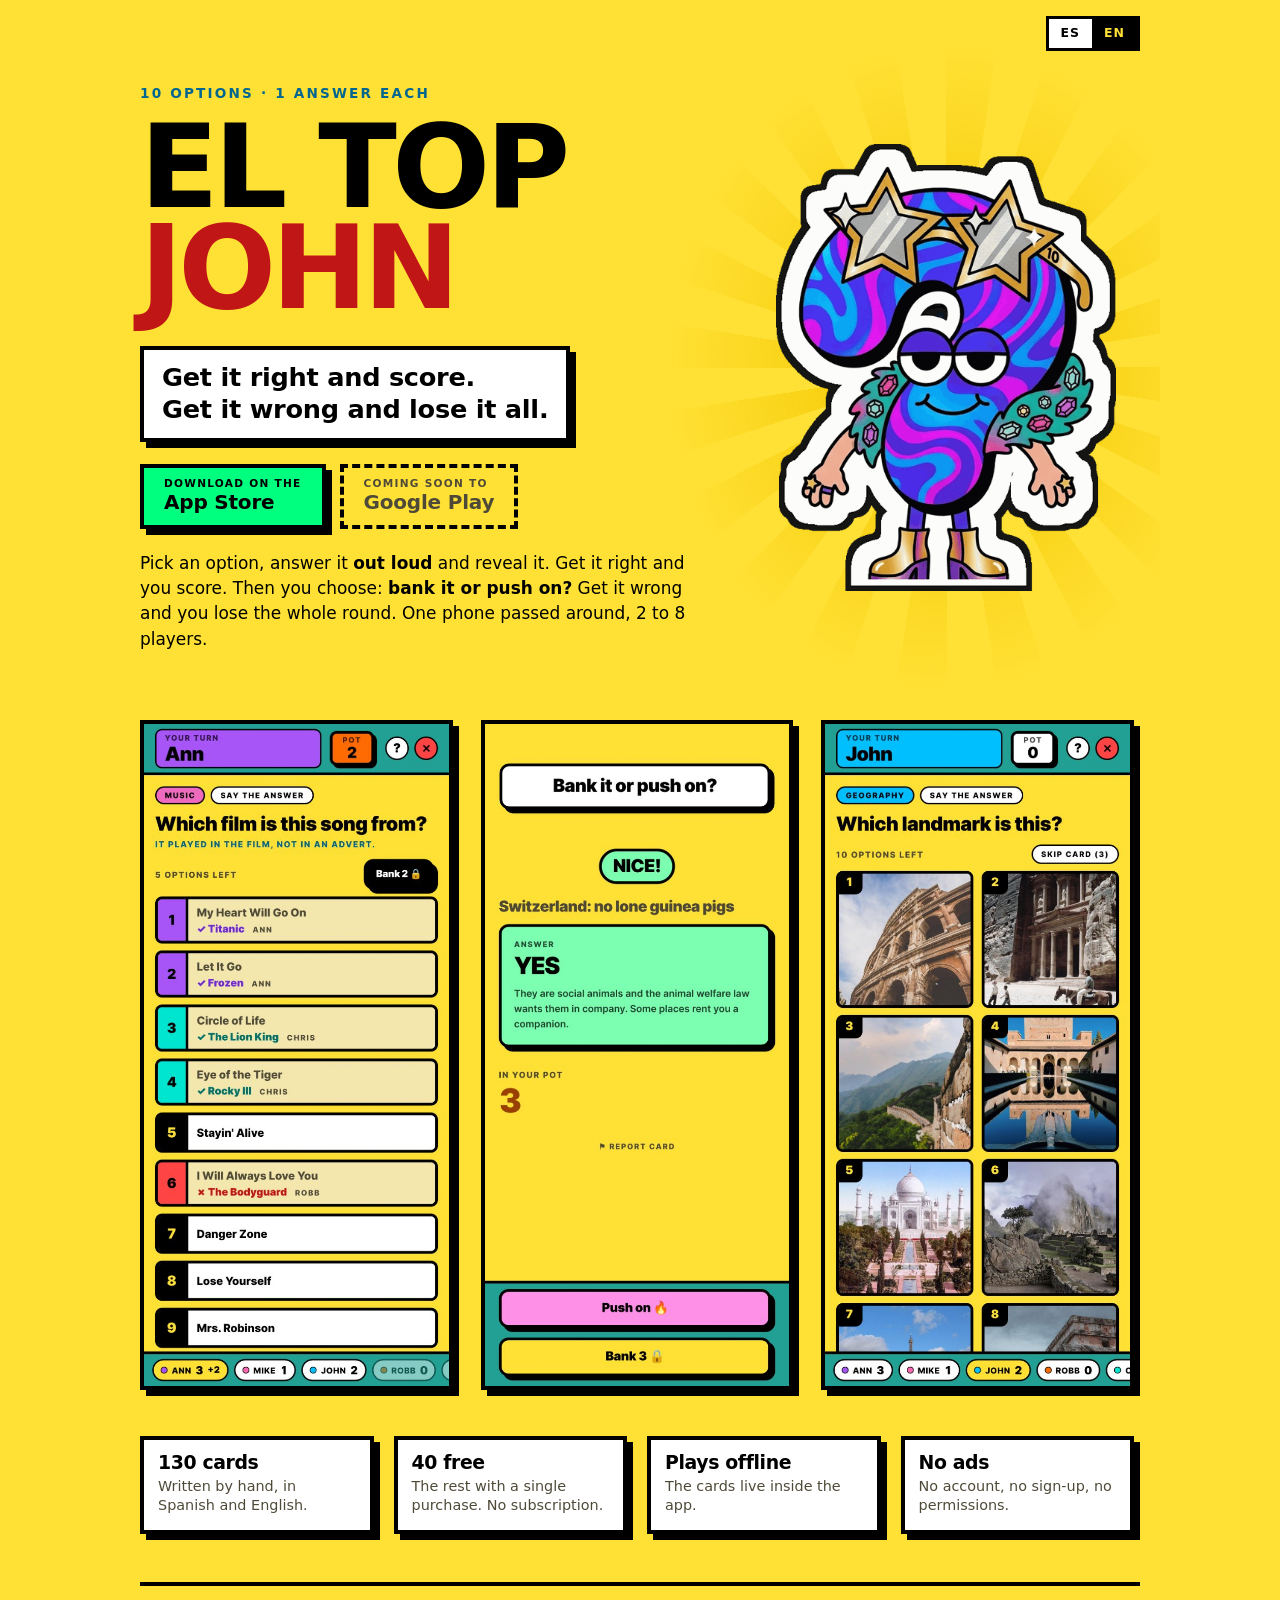
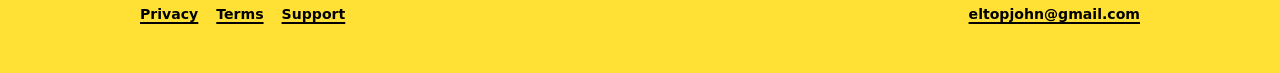
==== en/index.html @ bf10485d "La página del enlace de «Compartir» Lo que manda el juego al compartir un resultado, en vez de la fi" ====
<!doctype html>
<html lang="en">
<head>
<meta charset="utf-8">
<meta name="viewport" content="width=device-width, initial-scale=1">
<title>EL TOP JOHN — a party quiz game</title>
<meta name="description" content="Cards with 10 options, one phone passed around and a pot you lose whole when you miss. For iPhone and Android, in English and Spanish, no ads and no account.">

<!-- Esta página no tiene cuerpo: existe para que un mensaje compartido en
     inglés lleve la vista previa en inglés. WhatsApp lee las etiquetas de
     abajo; una persona salta a su tienda (go.js) o a la portada en inglés. -->
<script src="../assets/go.js"></script>
<script>if (!window.ELTOPJOHN_GOING) location.replace('../?lang=en' + (/[?&]stay\b/.test(location.search) ? '&stay' : ''));</script>

<meta property="og:type" content="website">
<meta property="og:site_name" content="EL TOP JOHN">
<meta property="og:locale" content="en_US">
<meta property="og:title" content="EL TOP JOHN — 10 options, 1 answer each">
<meta property="og:description" content="Get it right and score. Get it wrong and lose it all. A quiz game for the table, played on a single phone.">
<meta property="og:url" content="https://eltopjohn.github.io/en/">
<meta property="og:image" content="https://eltopjohn.github.io/assets/og-en.jpg">
<meta property="og:image:width" content="1200">
<meta property="og:image:height" content="630">
<meta name="twitter:card" content="summary_large_image">
<link rel="canonical" href="https://eltopjohn.github.io/">

<meta name="theme-color" content="#FFE135">
<link rel="icon" href="../assets/favicon.png">
</head>
<body style="margin:0;background:#FFE135;font-family:system-ui,sans-serif">
<p style="padding:24px"><a href="../?lang=en" style="color:#000;font-weight:800">EL TOP JOHN</a></p>
</body>
</html>
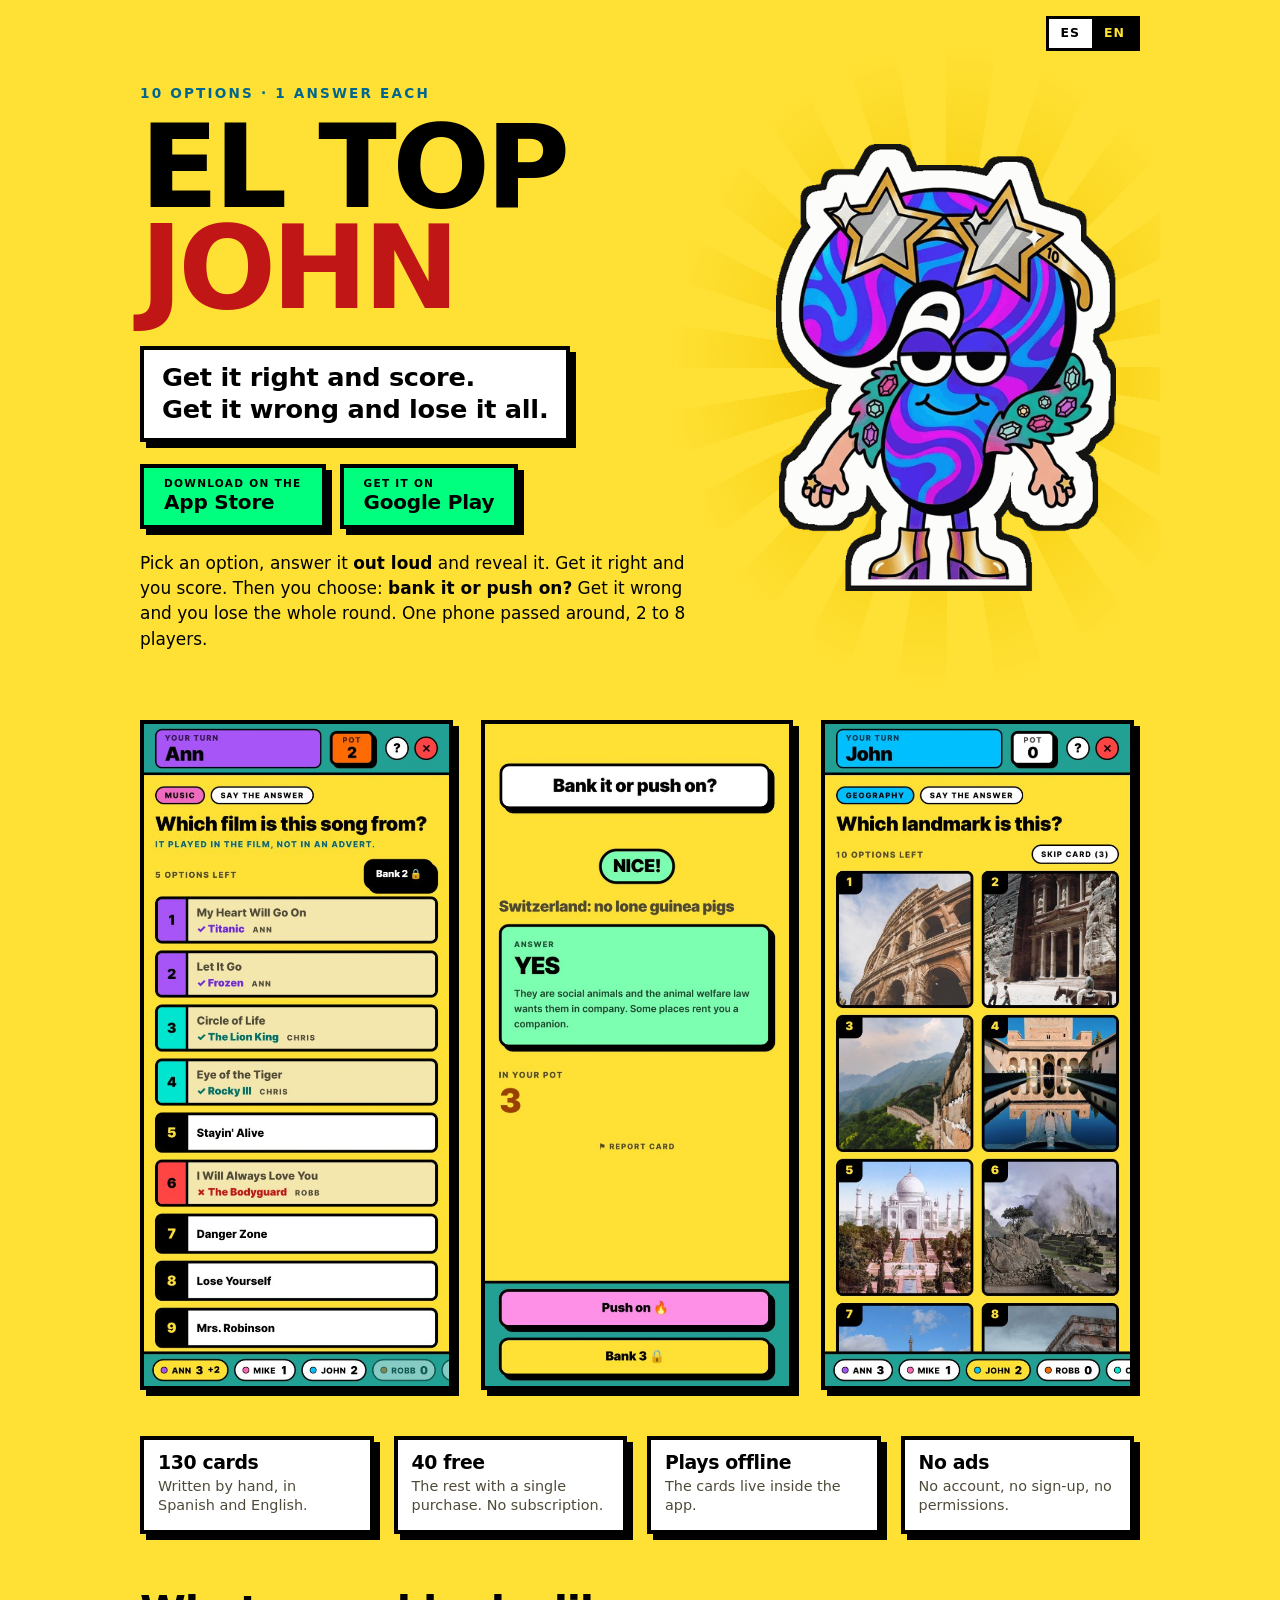
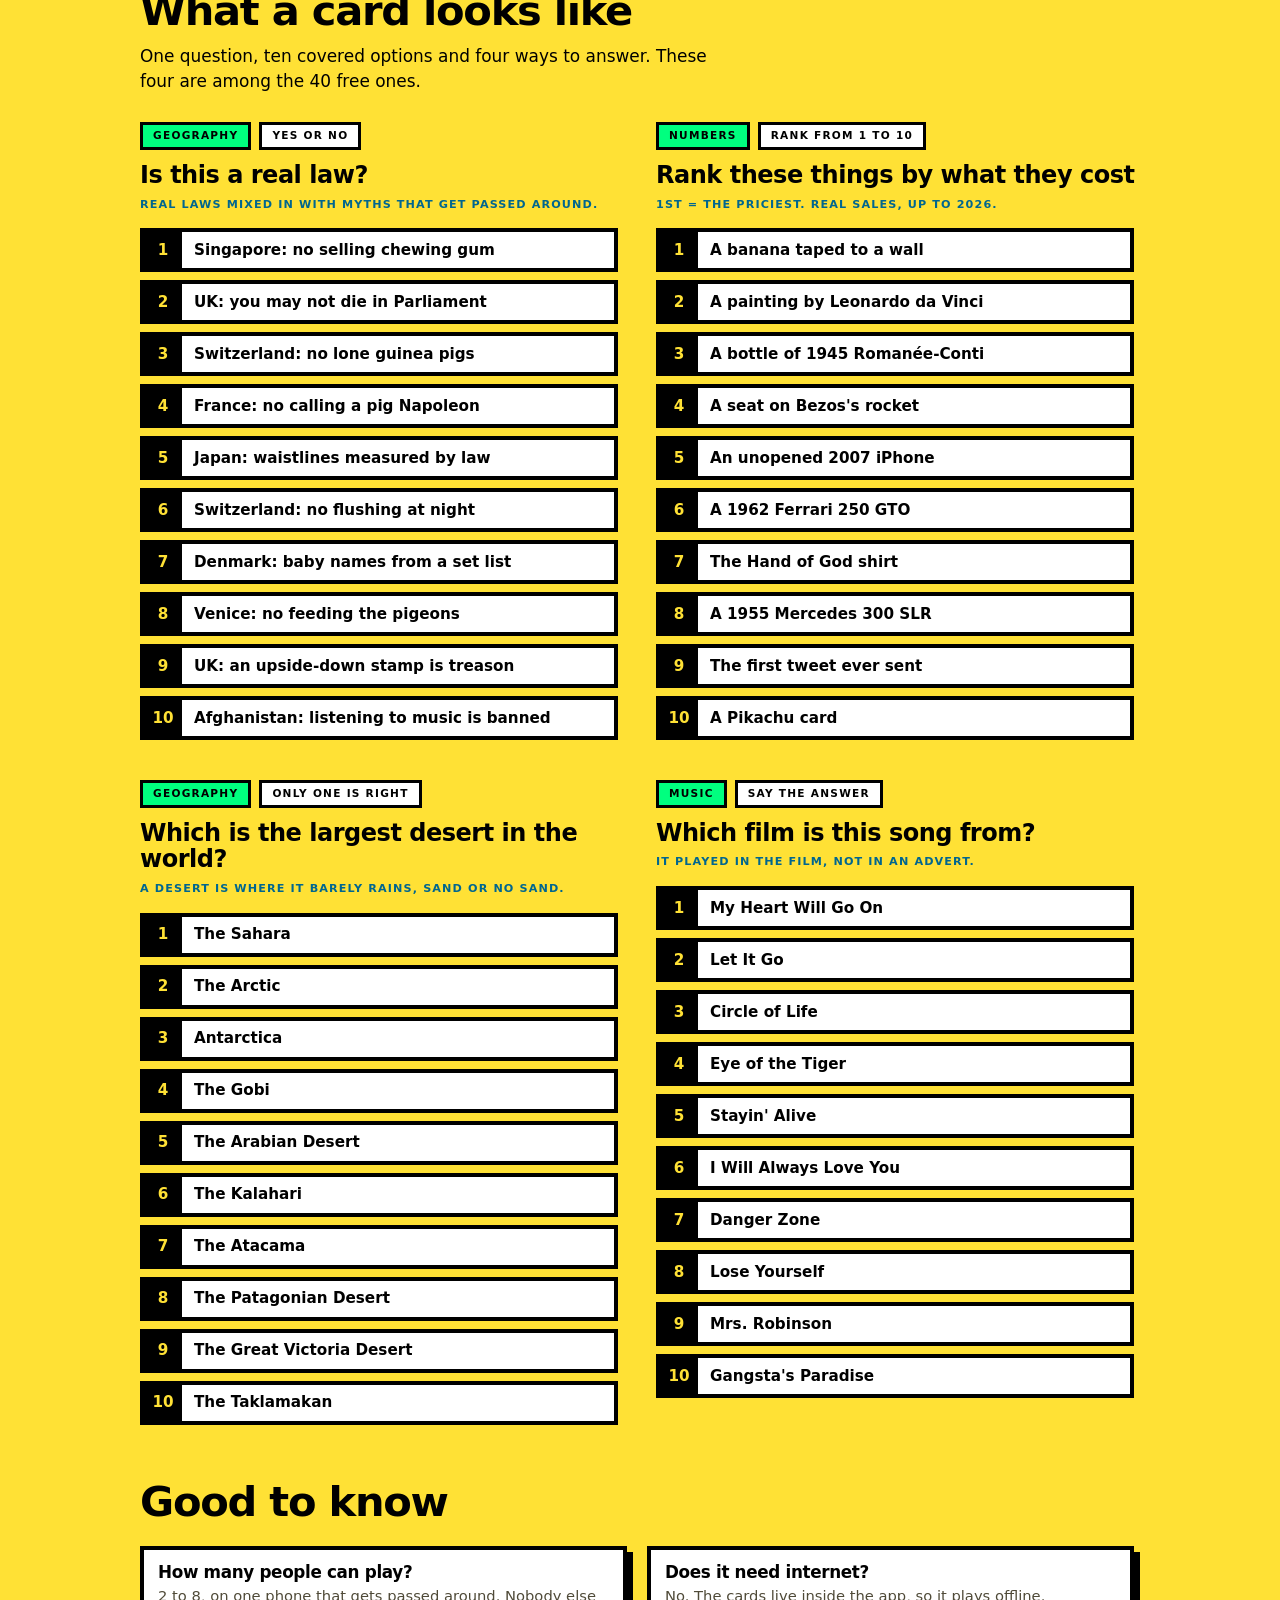
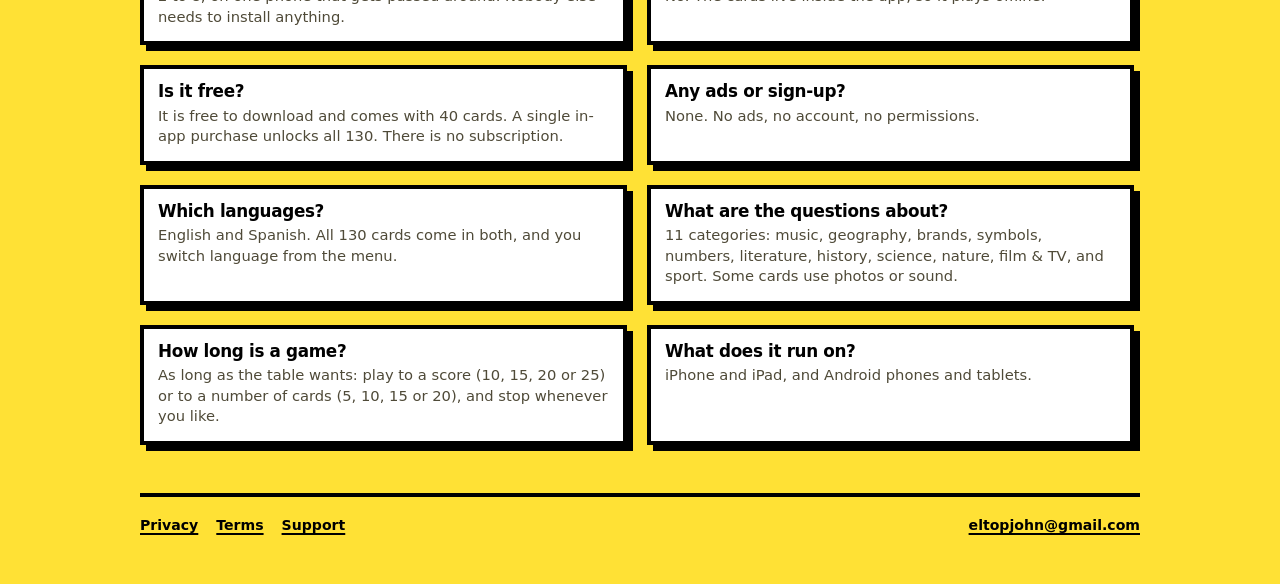
==== commit fe1e0f64: "La página se puede leer sin ejecutar nada, y los robots ya no saltan Googlebot y Bingbot leen la pág" ====
--- a/en/index.html
+++ b/en/index.html
@@ -1,4 +1,5 @@
 <!doctype html>
+<!-- Generado por tools/paginas.js desde tools/pagina.html. No editar aquí. -->
 <html lang="en">
 <head>
 <meta charset="utf-8">
@@ -6,11 +7,7 @@
 <title>EL TOP JOHN — a party quiz game</title>
 <meta name="description" content="Cards with 10 options, one phone passed around and a pot you lose whole when you miss. For iPhone and Android, in English and Spanish, no ads and no account.">
 
-<!-- Esta página no tiene cuerpo: existe para que un mensaje compartido en
-     inglés lleve la vista previa en inglés. WhatsApp lee las etiquetas de
-     abajo; una persona salta a su tienda (go.js) o a la portada en inglés. -->
 <script src="../assets/go.js"></script>
-<script>if (!window.ELTOPJOHN_GOING) location.replace('../?lang=en' + (/[?&]stay\b/.test(location.search) ? '&stay' : ''));</script>
 
 <meta property="og:type" content="website">
 <meta property="og:site_name" content="EL TOP JOHN">
@@ -22,12 +19,228 @@
 <meta property="og:image:width" content="1200">
 <meta property="og:image:height" content="630">
 <meta name="twitter:card" content="summary_large_image">
-<link rel="canonical" href="https://eltopjohn.github.io/">
+
+<link rel="canonical" href="https://eltopjohn.github.io/en/">
+<link rel="alternate" hreflang="es" href="https://eltopjohn.github.io/">
+<link rel="alternate" hreflang="en" href="https://eltopjohn.github.io/en/">
+<link rel="alternate" hreflang="x-default" href="https://eltopjohn.github.io/en/">
+
+<script type="application/ld+json">
+{
+  "@context": "https://schema.org",
+  "@type": ["VideoGame", "MobileApplication"],
+  "name": "EL TOP JOHN",
+  "url": "https://eltopjohn.github.io/en/",
+  "image": "https://eltopjohn.github.io/assets/og-en.jpg",
+  "description": "A quiz game for groups of 2 to 8 on a single phone that gets passed around. Every card has 10 options: get one right and you add to the pot, then choose to bank it or push on; get one wrong and you lose it all. 130 cards in 11 categories, in English and Spanish. Plays offline, with no ads and no account.",
+  "inLanguage": ["en", "es"],
+  "genre": ["Trivia", "Quiz game", "Party game"],
+  "applicationCategory": "GameApplication",
+  "operatingSystem": "iOS, Android",
+  "gamePlatform": ["iOS", "Android"],
+  "playMode": "https://schema.org/MultiPlayer",
+  "numberOfPlayers": { "@type": "QuantitativeValue", "minValue": 2, "maxValue": 8 },
+  "offers": {
+    "@type": "Offer",
+    "price": "0",
+    "priceCurrency": "EUR",
+    "description": "Free with 40 cards. A single purchase unlocks all 130, with no subscription."
+  },
+  "installUrl": [
+    "https://apps.apple.com/app/id6809137317",
+    "https://play.google.com/store/apps/details?id=com.gestiamigos.eltopjohn"
+  ]
+}
+</script>
 
 <meta name="theme-color" content="#FFE135">
+<meta name="apple-itunes-app" content="app-id=6809137317">
 <link rel="icon" href="../assets/favicon.png">
+<link rel="apple-touch-icon" href="../assets/icon-180.png">
+<link rel="stylesheet" href="../assets/styles.css">
 </head>
-<body style="margin:0;background:#FFE135;font-family:system-ui,sans-serif">
-<p style="padding:24px"><a href="../?lang=en" style="color:#000;font-weight:800">EL TOP JOHN</a></p>
+<body>
+<div class="page">
+
+  <header class="top">
+    <nav class="langs" aria-label="Language">
+      <a href="../" hreflang="es" data-set-lang="es">ES</a>
+      <a href="../en/" hreflang="en" data-set-lang="en" aria-current="page">EN</a>
+    </nav>
+  </header>
+
+  <main>
+    <div class="hero">
+      <p class="eyebrow">10 options · 1 answer each</p>
+
+      <div class="title">
+        <h1><span>EL TOP</span><span class="john">JOHN</span></h1>
+      </div>
+
+      <div class="art"><img src="../assets/mascota.png" alt="" width="456" height="600"></div>
+
+      <div class="rest">
+        <p class="claim"><span>Get it right and score.</span><span>Get it wrong and lose it all.</span></p>
+
+        <div class="stores">
+          <a class="store" data-store="ios" href="https://apps.apple.com/app/id6809137317">
+            <small>Download on the</small>
+            App Store
+          </a>
+          <a class="store" data-store="android" href="https://play.google.com/store/apps/details?id=com.gestiamigos.eltopjohn">
+            <small>Get it on</small>
+            Google Play
+          </a>
+        </div>
+
+        <p class="pitch">Pick an option, answer it <strong>out loud</strong> and reveal it. Get it right and you score. Then you choose: <strong>bank it or push on?</strong> Get it wrong and you lose the whole round. One phone passed around, 2 to 8 players.</p>
+      </div>
+    </div>
+
+    <ul class="shots">
+      <li>
+        <img src="../assets/shot-en-1.jpg" alt="The board halfway through a card: four options right, one wrong and a pot of 2 at stake." width="600" height="1304">
+      </li>
+      <li>
+        <img src="../assets/shot-en-2.jpg" alt="Bank it or push on? An option just answered right, with the buttons to bank it or keep going." width="600" height="1304" loading="lazy">
+      </li>
+      <li>
+        <img src="../assets/shot-en-3.jpg" alt="A photo card: ten monuments to name." width="600" height="1304" loading="lazy">
+      </li>
+    </ul>
+
+    <ul class="facts">
+      <li><strong>130 cards</strong>Written by hand, in Spanish and English.</li>
+      <li><strong>40 free</strong>The rest with a single purchase. No subscription.</li>
+      <li><strong>Plays offline</strong>The cards live inside the app.</li>
+      <li><strong>No ads</strong>No account, no sign-up, no permissions.</li>
+    </ul>
+
+    <section class="cards" aria-labelledby="cartas">
+      <h2 id="cartas">What a card looks like</h2>
+      <p class="lead">One question, ten covered options and four ways to answer. These four are among the 40 free ones.</p>
+
+      <ul class="deck">
+        <li class="card">
+          <p class="tag"><b>Geography</b> <span>Yes or no</span></p>
+          <h3>Is this a real law?</h3>
+          <p class="hint">Real laws mixed in with myths that get passed around.</p>
+          <ul>
+            <li>Singapore: no selling chewing gum</li>
+            <li>UK: you may not die in Parliament</li>
+            <li>Switzerland: no lone guinea pigs</li>
+            <li>France: no calling a pig Napoleon</li>
+            <li>Japan: waistlines measured by law</li>
+            <li>Switzerland: no flushing at night</li>
+            <li>Denmark: baby names from a set list</li>
+            <li>Venice: no feeding the pigeons</li>
+            <li>UK: an upside-down stamp is treason</li>
+            <li>Afghanistan: listening to music is banned</li>
+          </ul>
+        </li>
+
+        <li class="card">
+          <p class="tag"><b>Numbers</b> <span>Rank from 1 to 10</span></p>
+          <h3>Rank these things by what they cost</h3>
+          <p class="hint">1st = the priciest. Real sales, up to 2026.</p>
+          <ul>
+            <li>A banana taped to a wall</li>
+            <li>A painting by Leonardo da Vinci</li>
+            <li>A bottle of 1945 Romanée-Conti</li>
+            <li>A seat on Bezos's rocket</li>
+            <li>An unopened 2007 iPhone</li>
+            <li>A 1962 Ferrari 250 GTO</li>
+            <li>The Hand of God shirt</li>
+            <li>A 1955 Mercedes 300 SLR</li>
+            <li>The first tweet ever sent</li>
+            <li>A Pikachu card</li>
+          </ul>
+        </li>
+
+        <li class="card">
+          <p class="tag"><b>Geography</b> <span>Only one is right</span></p>
+          <h3>Which is the largest desert in the world?</h3>
+          <p class="hint">A desert is where it barely rains, sand or no sand.</p>
+          <ul>
+            <li>The Sahara</li>
+            <li>The Arctic</li>
+            <li>Antarctica</li>
+            <li>The Gobi</li>
+            <li>The Arabian Desert</li>
+            <li>The Kalahari</li>
+            <li>The Atacama</li>
+            <li>The Patagonian Desert</li>
+            <li>The Great Victoria Desert</li>
+            <li>The Taklamakan</li>
+          </ul>
+        </li>
+
+        <li class="card">
+          <p class="tag"><b>Music</b> <span>Say the answer</span></p>
+          <h3>Which film is this song from?</h3>
+          <p class="hint">It played in the film, not in an advert.</p>
+          <ul>
+            <li>My Heart Will Go On</li>
+            <li>Let It Go</li>
+            <li>Circle of Life</li>
+            <li>Eye of the Tiger</li>
+            <li>Stayin' Alive</li>
+            <li>I Will Always Love You</li>
+            <li>Danger Zone</li>
+            <li>Lose Yourself</li>
+            <li>Mrs. Robinson</li>
+            <li>Gangsta's Paradise</li>
+          </ul>
+        </li>
+      </ul>
+    </section>
+
+    <section class="faq" aria-labelledby="dudas">
+      <h2 id="dudas">Good to know</h2>
+      <dl>
+        <div>
+          <dt>How many people can play?</dt>
+          <dd>2 to 8, on one phone that gets passed around. Nobody else needs to install anything.</dd>
+        </div>
+        <div>
+          <dt>Does it need internet?</dt>
+          <dd>No. The cards live inside the app, so it plays offline.</dd>
+        </div>
+        <div>
+          <dt>Is it free?</dt>
+          <dd>It is free to download and comes with 40 cards. A single in-app purchase unlocks all 130. There is no subscription.</dd>
+        </div>
+        <div>
+          <dt>Any ads or sign-up?</dt>
+          <dd>None. No ads, no account, no permissions.</dd>
+        </div>
+        <div>
+          <dt>Which languages?</dt>
+          <dd>English and Spanish. All 130 cards come in both, and you switch language from the menu.</dd>
+        </div>
+        <div>
+          <dt>What are the questions about?</dt>
+          <dd>11 categories: music, geography, brands, symbols, numbers, literature, history, science, nature, film &amp; TV, and sport. Some cards use photos or sound.</dd>
+        </div>
+        <div>
+          <dt>How long is a game?</dt>
+          <dd>As long as the table wants: play to a score (10, 15, 20 or 25) or to a number of cards (5, 10, 15 or 20), and stop whenever you like.</dd>
+        </div>
+        <div>
+          <dt>What does it run on?</dt>
+          <dd>iPhone and iPad, and Android phones and tablets.</dd>
+        </div>
+      </dl>
+    </section>
+  </main>
+
+  <footer class="foot">
+    <a href="https://carcanye.github.io/eltopjohn-privacy/privacidad.html"><span>Privacy</span></a>
+    <a href="https://carcanye.github.io/eltopjohn-privacy/terminos.html"><span>Terms</span></a>
+    <a href="https://carcanye.github.io/eltopjohn-privacy/soporte.html"><span>Support</span></a>
+    <a class="mail" href="mailto:eltopjohn@gmail.com">eltopjohn@gmail.com</a>
+  </footer>
+
+</div>
 </body>
 </html>
--- a/assets/styles.css
+++ b/assets/styles.css
@@ -0,0 +1,269 @@
+/* EL TOP JOHN — la página del enlace de «Compartir». La paleta es la del tema
+   «neón» del juego (`neonv2` en `src/theme/colors.ts`), que es el de fábrica y
+   el de la ficha de las tiendas: fondo amarillo, tinta negra, esquina a
+   escuadra y sombra dura desplazada. Sin fuentes de fuera: la del sistema, como
+   la app, y así un toque desde WhatsApp no espera a nadie. */
+
+:root {
+  --bg: #FFE135;
+  --ray: #F7CE0E;
+  --ink: #000000;
+  --muted: #4F4A38;
+  --surface: #FFFFFF;
+  --go: #00FF7F;
+  --red-ink: #C11616;
+  --blue-ink: #00668F;
+  --drawer: #23A094;
+
+  --line: 4px;
+  --drop: 6px;
+}
+
+* { box-sizing: border-box; }
+
+html { -webkit-text-size-adjust: 100%; }
+
+body {
+  margin: 0;
+  background: var(--bg);
+  color: var(--ink);
+  font-family: system-ui, -apple-system, "Segoe UI", Roboto, "Helvetica Neue", Arial, sans-serif;
+  font-size: 17px;
+  line-height: 1.5;
+  -webkit-font-smoothing: antialiased;
+}
+
+/* `clip` y no `hidden`: los rayos de la mascota se salen de su columna a
+   propósito, y no tienen que dar scroll a lo ancho. */
+.page { max-width: 1040px; margin: 0 auto; padding: 0 20px 48px; overflow-x: hidden; overflow-x: clip; }
+
+a { color: inherit; text-underline-offset: 3px; text-decoration-thickness: 2px; }
+a:focus-visible, button:focus-visible { outline: 3px solid var(--blue-ink); outline-offset: 3px; }
+
+/* ---------- Barra de arriba ---------- */
+
+.top { display: flex; justify-content: flex-end; padding: 16px 0 4px; }
+
+/* Cada idioma es otra página (`/` y `/en/`), así que son enlaces. */
+.langs { display: flex; border: 3px solid var(--ink); background: var(--surface); }
+.langs a {
+  font-size: 0.78rem;
+  font-weight: 800;
+  letter-spacing: 0.08em;
+  padding: 5px 12px;
+  color: var(--ink);
+  text-decoration: none;
+}
+.langs a[aria-current="page"] { background: var(--ink); color: var(--bg); }
+
+/* ---------- Portada ---------- */
+
+.hero {
+  display: grid;
+  grid-template-columns: minmax(0, 1fr) auto;
+  grid-template-areas: "eyebrow eyebrow" "title art" "rest rest";
+  align-items: center;
+  gap: 20px 8px;
+  padding: 12px 0 8px;
+}
+.eyebrow { grid-area: eyebrow; }
+.title { grid-area: title; }
+.art { grid-area: art; }
+.rest { grid-area: rest; display: grid; gap: 22px; justify-items: start; }
+
+.eyebrow {
+  margin: 0 0 -8px;
+  font-size: 0.7rem;
+  font-weight: 800;
+  letter-spacing: 0.14em;
+  text-transform: uppercase;
+  color: var(--blue-ink);
+}
+
+h1 {
+  margin: 0;
+  font-size: clamp(2.9rem, 15.5vw, 7.2rem);
+  font-weight: 900;
+  line-height: 0.88;
+  letter-spacing: -0.04em;
+}
+h1 span { display: block; white-space: nowrap; }
+h1 .john { color: var(--red-ink); }
+
+/* Los rayos del icono, solo detrás de la mascota: el texto se queda sobre el
+   amarillo liso, que es contra el que están medidas las tintas. */
+.art { position: relative; display: grid; place-items: center; }
+.art::before {
+  content: "";
+  position: absolute;
+  inset: -22%;
+  background: repeating-conic-gradient(var(--ray) 0 9deg, transparent 9deg 18deg);
+  -webkit-mask-image: radial-gradient(closest-side, #000 35%, transparent 100%);
+          mask-image: radial-gradient(closest-side, #000 35%, transparent 100%);
+}
+.art img { position: relative; display: block; width: min(28vw, 150px); height: auto; }
+
+.claim {
+  margin: 0;
+  background: var(--surface);
+  border: var(--line) solid var(--ink);
+  box-shadow: var(--drop) var(--drop) 0 var(--ink);
+  padding: 12px 18px;
+  font-size: clamp(1.15rem, 4.6vw, 1.6rem);
+  font-weight: 800;
+  line-height: 1.25;
+  letter-spacing: -0.01em;
+}
+.claim span { display: block; }
+
+.pitch { margin: 0; max-width: 34em; font-size: 1.06rem; }
+.pitch strong { font-weight: 800; }
+
+.stores { display: flex; flex-wrap: wrap; gap: 14px; }
+.store {
+  display: inline-flex;
+  flex-direction: column;
+  min-width: 168px;
+  background: var(--go);
+  color: var(--ink);
+  border: var(--line) solid var(--ink);
+  box-shadow: var(--drop) var(--drop) 0 var(--ink);
+  padding: 9px 20px 11px;
+  text-decoration: none;
+  font-size: 1.25rem;
+  font-weight: 900;
+  letter-spacing: -0.01em;
+  line-height: 1.2;
+}
+.store small { font-size: 0.66rem; font-weight: 800; letter-spacing: 0.12em; text-transform: uppercase; }
+a.store[href]:active { transform: translate(var(--drop), var(--drop)); box-shadow: none; }
+
+/* El de una tienda en la que la app no está: lo apaga go.js (`live`). */
+.store.soon { background: transparent; border-style: dashed; box-shadow: none; color: var(--muted); }
+
+@media (min-width: 820px) {
+  .hero { grid-template-columns: minmax(0, 1.2fr) minmax(0, 0.8fr); grid-template-areas: "eyebrow art" "title art" "rest art"; gap: 26px 32px; padding: 28px 0 24px; }
+  .eyebrow { margin-bottom: -12px; font-size: 0.85rem; letter-spacing: 0.16em; }
+  .rest { align-self: start; }
+  .art img { width: min(30vw, 340px); }
+}
+
+/* ---------- Capturas ---------- */
+
+.shots {
+  display: grid;
+  grid-auto-flow: column;
+  grid-auto-columns: 62%;
+  gap: 16px;
+  margin: 36px -20px 0;
+  padding: 0 26px 10px 20px;
+  list-style: none;
+  overflow-x: auto;
+  scroll-snap-type: x mandatory;
+  scrollbar-width: none;
+}
+.shots::-webkit-scrollbar { display: none; }
+.shots li { scroll-snap-align: center; }
+.shots img {
+  display: block;
+  width: 100%;
+  height: auto;
+  background: var(--surface);
+  border: var(--line) solid var(--ink);
+  box-shadow: var(--drop) var(--drop) 0 var(--ink);
+}
+
+@media (min-width: 700px) {
+  .shots { grid-auto-flow: row; grid-template-columns: repeat(3, minmax(0, 1fr)); gap: 28px; margin: 44px 0 0; padding: 0 var(--drop) var(--drop) 0; overflow: visible; }
+}
+
+/* ---------- Lo que trae ---------- */
+
+.facts { display: grid; grid-template-columns: repeat(2, minmax(0, 1fr)); gap: 14px; margin: 40px 0 0; padding: 0 var(--drop) 0 0; list-style: none; }
+.facts li { background: var(--surface); border: var(--line) solid var(--ink); box-shadow: var(--drop) var(--drop) 0 var(--ink); padding: 12px 14px 14px; font-size: 0.9rem; line-height: 1.35; color: var(--muted); }
+.facts strong { display: block; margin-bottom: 3px; color: var(--ink); font-size: 1.05rem; font-weight: 900; letter-spacing: -0.02em; line-height: 1.15; }
+
+@media (min-width: 820px) {
+  .facts { grid-template-columns: repeat(4, minmax(0, 1fr)); gap: 20px; }
+  .facts strong { font-size: 1.18rem; }
+}
+
+/* ---------- Cartas de muestra ---------- */
+
+h2 { margin: 0; font-size: clamp(1.7rem, 7.4vw, 2.6rem); font-weight: 900; line-height: 1; letter-spacing: -0.03em; }
+.cards, .faq { margin-top: 56px; }
+.lead { margin: 12px 0 0; max-width: 34em; font-size: 1.06rem; }
+
+/* En el móvil se pasan de lado, como las capturas. */
+.deck {
+  display: grid;
+  grid-auto-flow: column;
+  grid-auto-columns: 86%;
+  gap: 18px;
+  margin: 24px -20px 0;
+  padding: 0 26px 10px 20px;
+  list-style: none;
+  overflow-x: auto;
+  scroll-snap-type: x mandatory;
+  scrollbar-width: none;
+}
+.deck::-webkit-scrollbar { display: none; }
+.card { scroll-snap-align: center; }
+
+/* La categoría y la forma de responder, como las dos pastillas del tablero. */
+.tag { display: flex; flex-wrap: wrap; gap: 8px; margin: 0 0 12px; font-size: 0.66rem; font-weight: 800; letter-spacing: 0.12em; text-transform: uppercase; }
+.tag b, .tag span { border: 3px solid var(--ink); padding: 3px 10px; font-weight: 800; }
+.tag b { background: var(--go); }
+.tag span { background: var(--surface); }
+
+.card h3 { margin: 0; font-size: clamp(1.25rem, 5.4vw, 1.5rem); font-weight: 900; line-height: 1.1; letter-spacing: -0.02em; }
+.hint { margin: 8px 0 0; font-size: 0.7rem; font-weight: 800; line-height: 1.4; letter-spacing: 0.1em; text-transform: uppercase; color: var(--blue-ink); }
+
+/* Las diez opciones, con su número en negro: lo pone el CSS, no va escrito. */
+.card ul { display: grid; gap: 8px; margin: 16px 0 0; padding: 0 var(--drop) 0 0; list-style: none; counter-reset: opcion; }
+.card ul li {
+  counter-increment: opcion;
+  position: relative;
+  display: flex;
+  align-items: center;
+  min-height: 44px;
+  /* La franja negra del número es fondo, para que llegue de borde a borde
+     aunque la opción ocupe dos líneas. */
+  background: linear-gradient(to right, var(--ink) 38px, var(--surface) 38px);
+  border: var(--line) solid var(--ink);
+  padding: 6px 10px 6px 50px;
+  font-size: 0.95rem;
+  font-weight: 700;
+  line-height: 1.2;
+}
+.card ul li::before {
+  content: counter(opcion);
+  position: absolute;
+  inset: 0 auto 0 0;
+  display: grid;
+  place-items: center;
+  width: 38px;
+  color: var(--bg);
+  font-weight: 900;
+}
+
+@media (min-width: 700px) {
+  .deck { grid-auto-flow: row; grid-template-columns: repeat(2, minmax(0, 1fr)); gap: 40px 32px; margin: 28px 0 0; padding: 0; overflow: visible; }
+}
+
+/* ---------- Preguntas frecuentes ---------- */
+
+.faq dl { display: grid; gap: 14px; margin: 24px 0 0; padding: 0 var(--drop) 0 0; }
+.faq dl > div { background: var(--surface); border: var(--line) solid var(--ink); box-shadow: var(--drop) var(--drop) 0 var(--ink); padding: 12px 14px 14px; }
+.faq dt { color: var(--ink); font-size: 1.05rem; font-weight: 900; letter-spacing: -0.02em; line-height: 1.2; }
+.faq dd { margin: 4px 0 0; font-size: 0.92rem; line-height: 1.4; color: var(--muted); }
+
+@media (min-width: 700px) {
+  .faq dl { grid-template-columns: repeat(2, minmax(0, 1fr)); gap: 20px; }
+}
+
+/* ---------- Pie ---------- */
+
+.foot { display: flex; flex-wrap: wrap; gap: 8px 18px; margin-top: 48px; padding-top: 18px; border-top: var(--line) solid var(--ink); font-size: 0.88rem; font-weight: 600; }
+.foot .mail { margin-left: auto; }
+@media (max-width: 520px) { .foot .mail { margin-left: 0; } }
